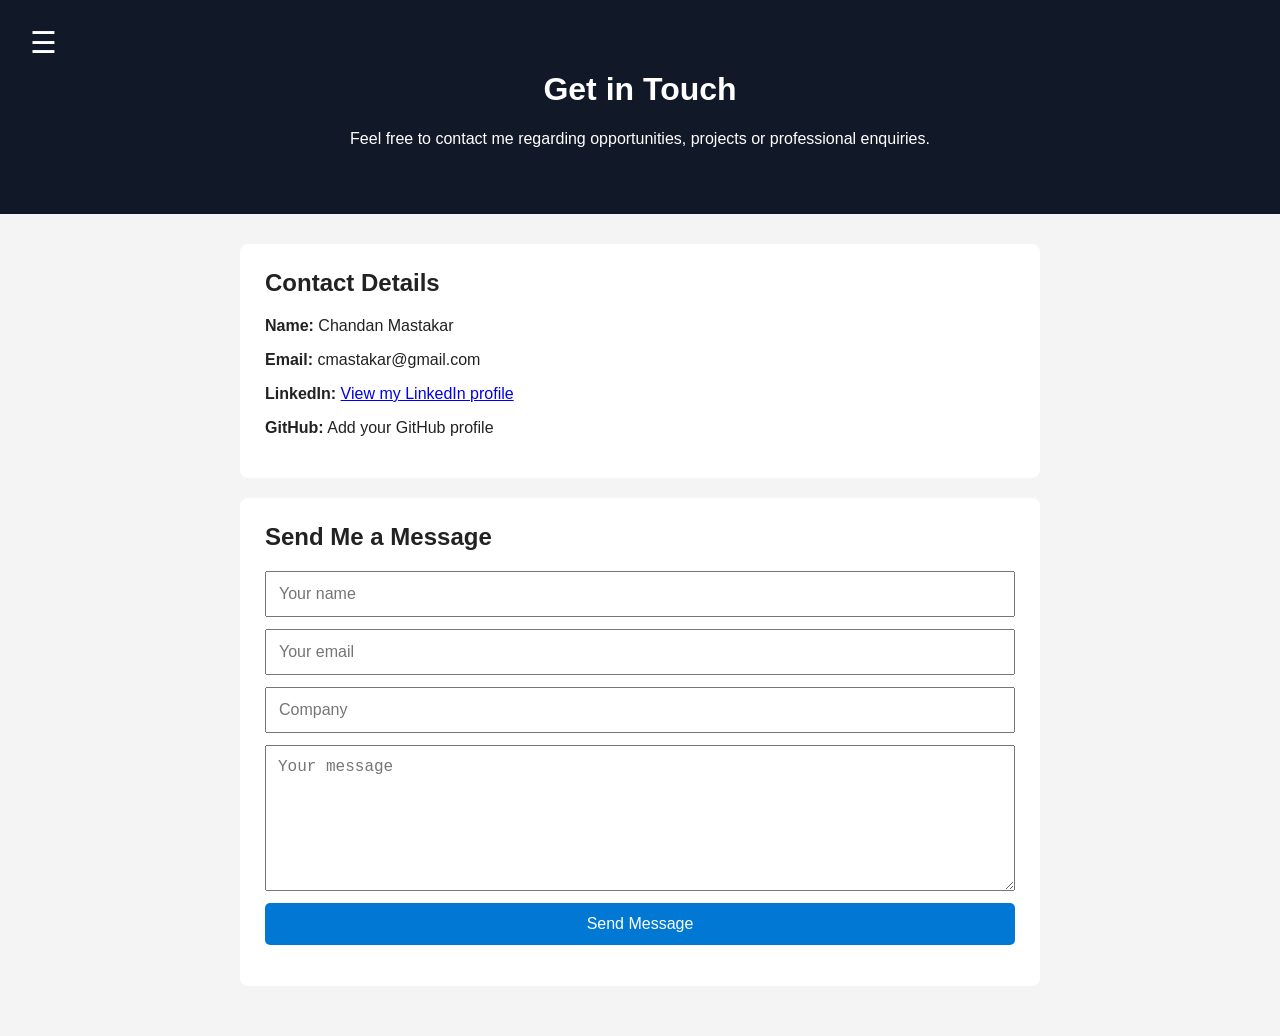
==== contact.html @ 9b070374 "Initial portfolio frontend" ====
<!DOCTYPE html>
<html lang="en">

<head>
  <meta charset="UTF-8">
  <meta name="viewport" content="width=device-width, initial-scale=1.0">

  <title>Get in Touch | Chandan Mastakar</title>

  <link rel="stylesheet" href="style.css">
</head>

<body>

  <!-- Sidebar -->
  <div id="mySidenav" class="sidenav">

    <a href="javascript:void(0)"
       class="closebtn"
       onclick="closeNav()">
       &times;
    </a>

    <h2>Menu</h2>

    <!-- These return to sections on the home page -->
    <a href="index.html#about">About Me</a>
    <a href="index.html#skills">Skills</a>
    <a href="index.html#projects">Projects</a>

    <a href="contact.html">Get in Touch</a>

  </div>

  <!-- Hamburger Menu -->
  <span class="menu-button" onclick="openNav()">
    &#9776;
  </span>


  <header>

    <h1>Get in Touch</h1>

    <p>
      Feel free to contact me regarding opportunities,
      projects or professional enquiries.
    </p>

  </header>


  <main>

    <section>

      <h2>Contact Details</h2>

      <div class="contact-details">

        <p>
          <strong>Name:</strong>
          Chandan Mastakar
        </p>

        <p>
          <strong>Email:</strong>
          cmastakar@gmail.com
        </p>

        <p>
            <strong> LinkedIn:</strong>
            <a href="https://www.linkedin.com/in/chandan-mastakar-b32551208" target="_blank" rel="noopener noreferrer">
            View my LinkedIn profile
            </a>
        </p>

        <p>
          <strong>GitHub:</strong>
          Add your GitHub profile
        </p>

      </div>

    </section>


    <section>

      <h2>Send Me a Message</h2>

      <form id="contactForm">

        <input
          type="text"
          id="name"
          placeholder="Your name"
          required
        >

        <input
          type="email"
          id="email"
          placeholder="Your email"
          required
        >

        <input
          type="text"
          id="company"
          placeholder="Company"
        >

        <textarea
          id="message"
          placeholder="Your message"
          required
        ></textarea>

        <button type="submit">
          Send Message
        </button>

      </form>

      <p id="formMessage"></p>

    </section>

  </main>


  <script src="script.js"></script>

</body>
</html>
---- style.css ----
body {
  font-family: Arial, sans-serif;
  margin: 0;
  background-color: #f4f4f4;
  color: #222;
}

header {
  text-align: center;
  padding: 50px 20px;
  background-color: #111827;
  color: white;
}

main {
  max-width: 800px;
  margin: auto;
  padding: 30px 20px;
}

section {
  background-color: white;
  padding: 25px;
  margin-bottom: 20px;
  border-radius: 8px;
}

h2 {
  margin-top: 0;
}

.project {
  padding: 15px;
  border-left: 4px solid #0078d4;
}

form {
  display: flex;
  flex-direction: column;
  gap: 12px;
}

input,
textarea {
  padding: 12px;
  font-size: 16px;
}

textarea {
  min-height: 120px;
}

button {
  padding: 12px;
  font-size: 16px;
  cursor: pointer;
  background-color: #0078d4;
  color: white;
  border: none;
  border-radius: 5px;
}

button:hover {
  background-color: #005ea6;
}

/* Sidebar */
.sidenav {
  height: 100%;
  width: 0;

  position: fixed;
  z-index: 1000;

  top: 0;
  left: 0;

  background-color: #111827;

  overflow-x: hidden;

  padding-top: 60px;
}

/* Sidebar title */
.sidenav h2 {
  color: white;
  padding-left: 32px;
}

/* Sidebar links */
.sidenav a {
  padding: 12px 12px 12px 32px;

  text-decoration: none;

  font-size: 20px;

  color: #b0b0b0;

  display: block;
}

.sidenav a:hover {
  color: white;
}

/* Close button */
.sidenav .closebtn {
  position: absolute;

  top: 10px;
  right: 25px;

  font-size: 36px;
}

/* Hamburger button */
.menu-button {
  font-size: 30px;

  cursor: pointer;

  position: fixed;

  top: 20px;
  left: 20px;

  z-index: 999;

  color: white;

  background-color: #111827;

  padding: 5px 10px;

  border-radius: 5px;
}

/* Makes sidebar anchor links line up properly */
html {
  scroll-behavior: smooth;
}
.skills-container {
  display: flex;
  flex-direction: row;
  gap: 20px;
  width: 100%;
}

.skills-column {
  flex: 1;
  padding: 20px;
  background-color: #f4f4f4;
  border-radius: 8px;
}

.skills-column h3 {
  margin-top: 0;
  color: #111827;
  border-bottom: 2px solid #0078d4;
  padding-bottom: 10px;
}

.skills-column ul {
  padding-left: 20px;
}

.skills-column li {
  margin-bottom: 10px;
}

.contact-cta {
  text-align: center;
  display: flex;
  flex-direction: column;
  align-items: center;
  justify-content: center;

  padding: 40px;
  margin-top: 30px;
}

.contact-button {
  display: inline-block;

  padding: 12px 28px;
  margin-top: 15px;

  font-size: 16px;
  font-weight: 600;

  border: none;
  border-radius: 8px;

  cursor: pointer;
}

.contact-button:hover {
  transform: translateY(-2px);
}
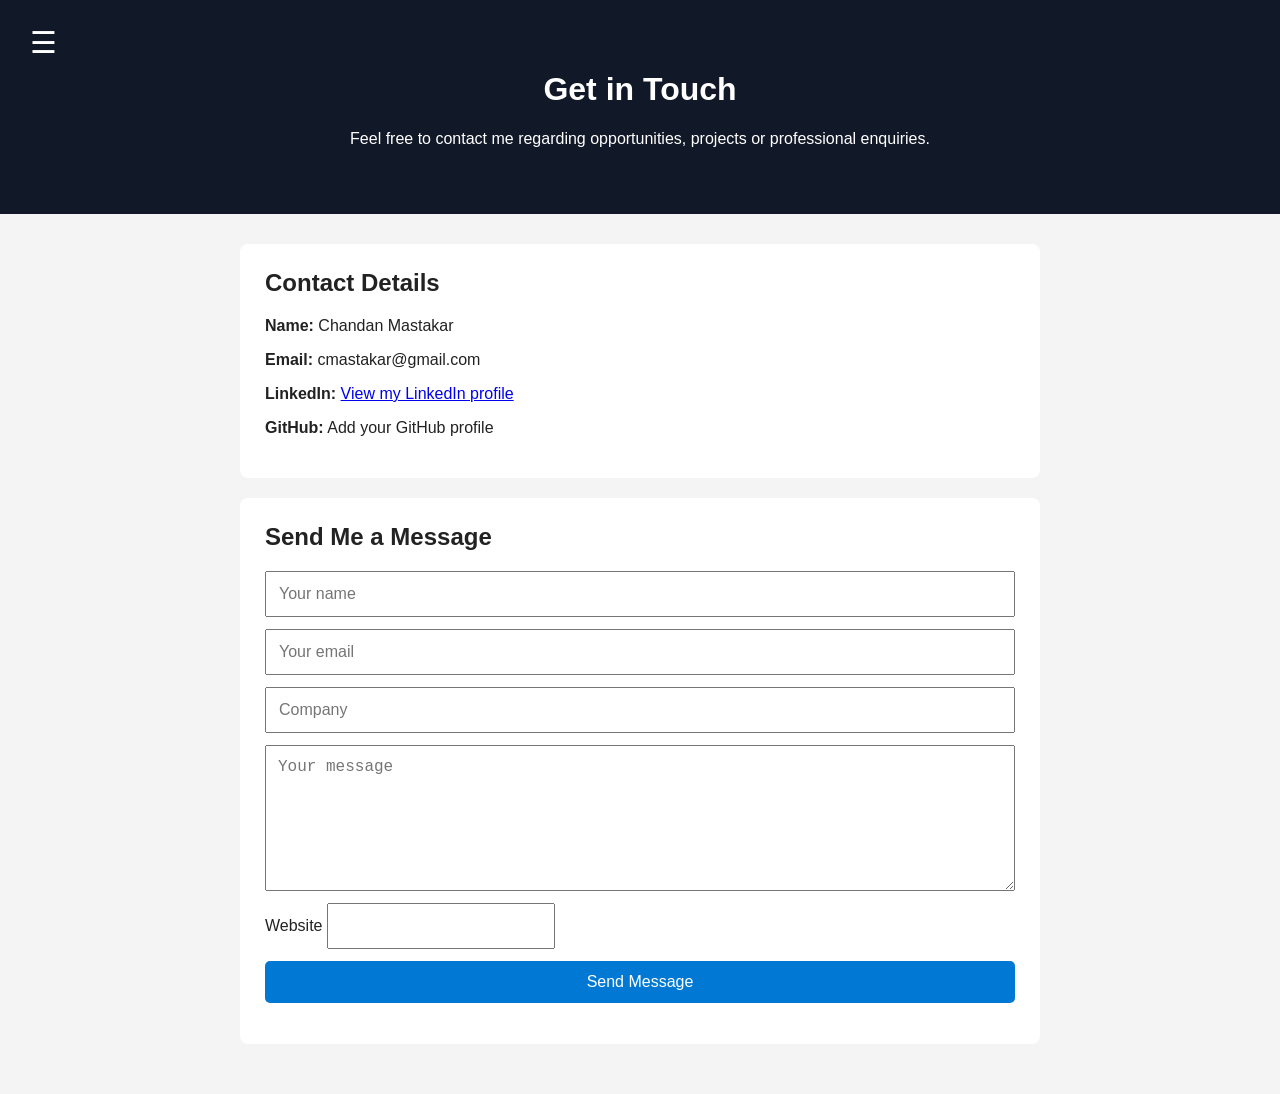
==== commit fa7995d2: "Update contact.html" ====
--- a/contact.html
+++ b/contact.html
@@ -91,37 +91,53 @@
 
       <form id="contactForm">
 
-        <input
-          type="text"
-          id="name"
-          placeholder="Your name"
-          required
-        >
+  <input
+    type="text"
+    id="name"
+    placeholder="Your name"
+    maxlength="100"
+    required
+  >
 
-        <input
-          type="email"
-          id="email"
-          placeholder="Your email"
-          required
-        >
+  <input
+    type="email"
+    id="email"
+    placeholder="Your email"
+    maxlength="254"
+    required
+  >
 
-        <input
-          type="text"
-          id="company"
-          placeholder="Company"
-        >
+  <input
+    type="text"
+    id="company"
+    placeholder="Company"
+    maxlength="150"
+  >
 
-        <textarea
-          id="message"
-          placeholder="Your message"
-          required
-        ></textarea>
+  <textarea
+    id="message"
+    placeholder="Your message"
+    maxlength="3000"
+    required
+  ></textarea>
 
-        <button type="submit">
-          Send Message
-        </button>
+  <!-- Honeypot: real users should never interact with this -->
+  <div class="honeypot" aria-hidden="true">
+    <label for="website">Website</label>
+    <input
+      type="text"
+      id="website"
+      name="website"
+      tabindex="-1"
+      autocomplete="off"
+    >
+  </div>
 
-      </form>
+  <button type="submit">
+    Send Message
+  </button>
+
+</form>
 
       <p id="formMessage"></p>
 
@@ -133,4 +149,4 @@
   <script src="script.js"></script>
 
 </body>
-</html>+</html>
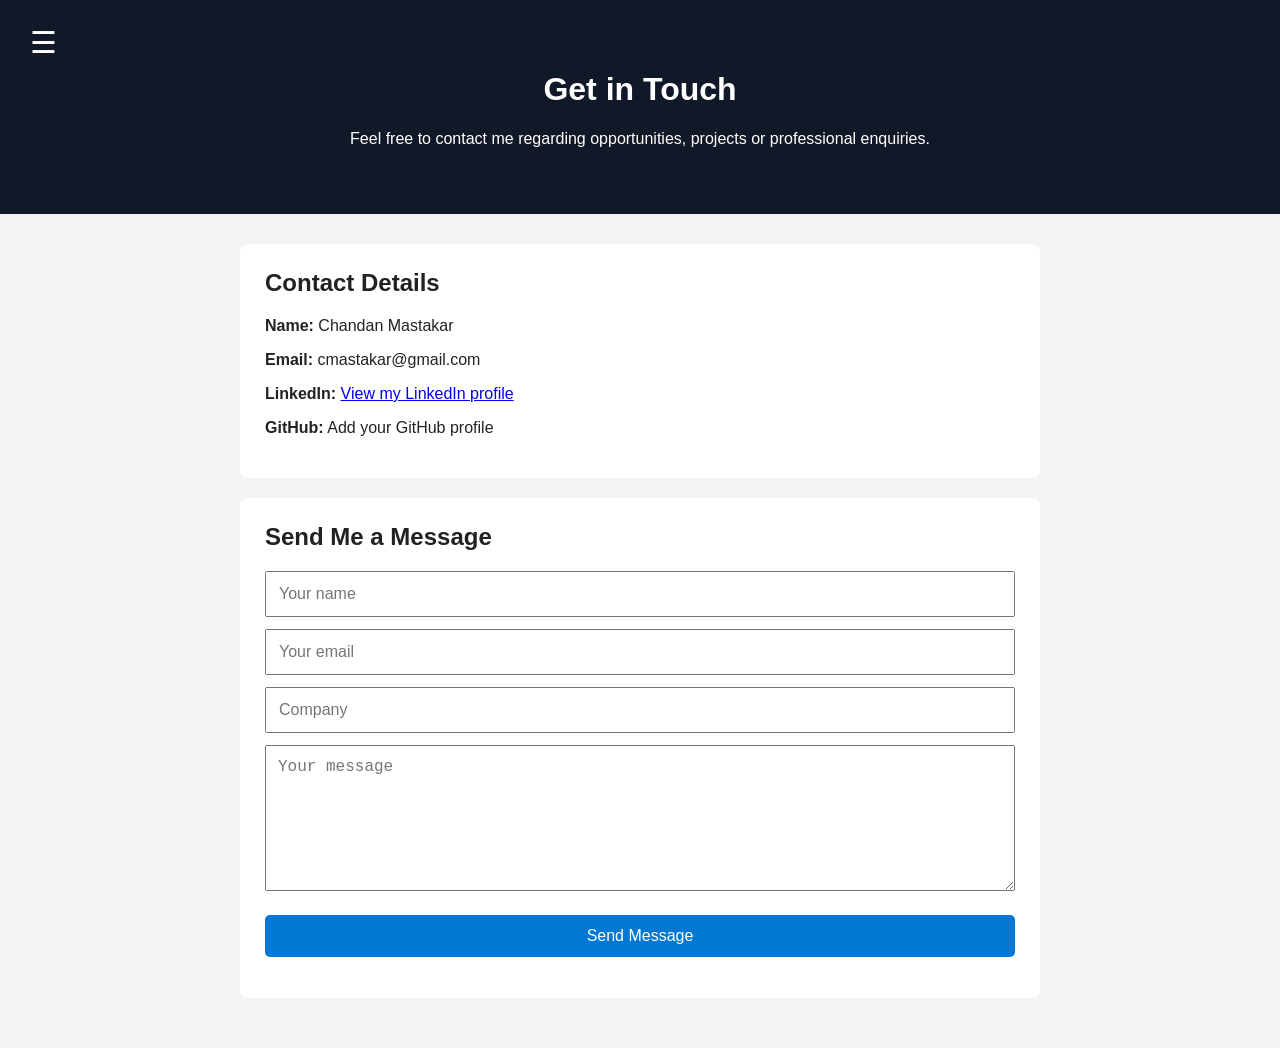
==== commit 6c1a918f: "Update contact.html" ====
--- a/contact.html
+++ b/contact.html
@@ -8,6 +8,11 @@
   <title>Get in Touch | Chandan Mastakar</title>
 
   <link rel="stylesheet" href="style.css">
+  <script
+    src="https://challenges.cloudflare.com/turnstile/v0/api.js"
+    async
+    defer>
+ </script>
 </head>
 
 <body>
@@ -132,6 +137,10 @@
       autocomplete="off"
     >
   </div>
+  <div
+    class="cf-turnstile"
+    data-sitekey="0x4AAAAAAErsf-UnfHe5-fu8">
+  </div>
 
   <button type="submit">
     Send Message
--- a/style.css
+++ b/style.css
@@ -198,4 +198,12 @@
 
 .contact-button:hover {
   transform: translateY(-2px);
-}+}
+
+.honeypot {
+  position: absolute;
+  left: -9999px;
+  width: 1px;
+  height: 1px;
+  overflow: hidden;
+}
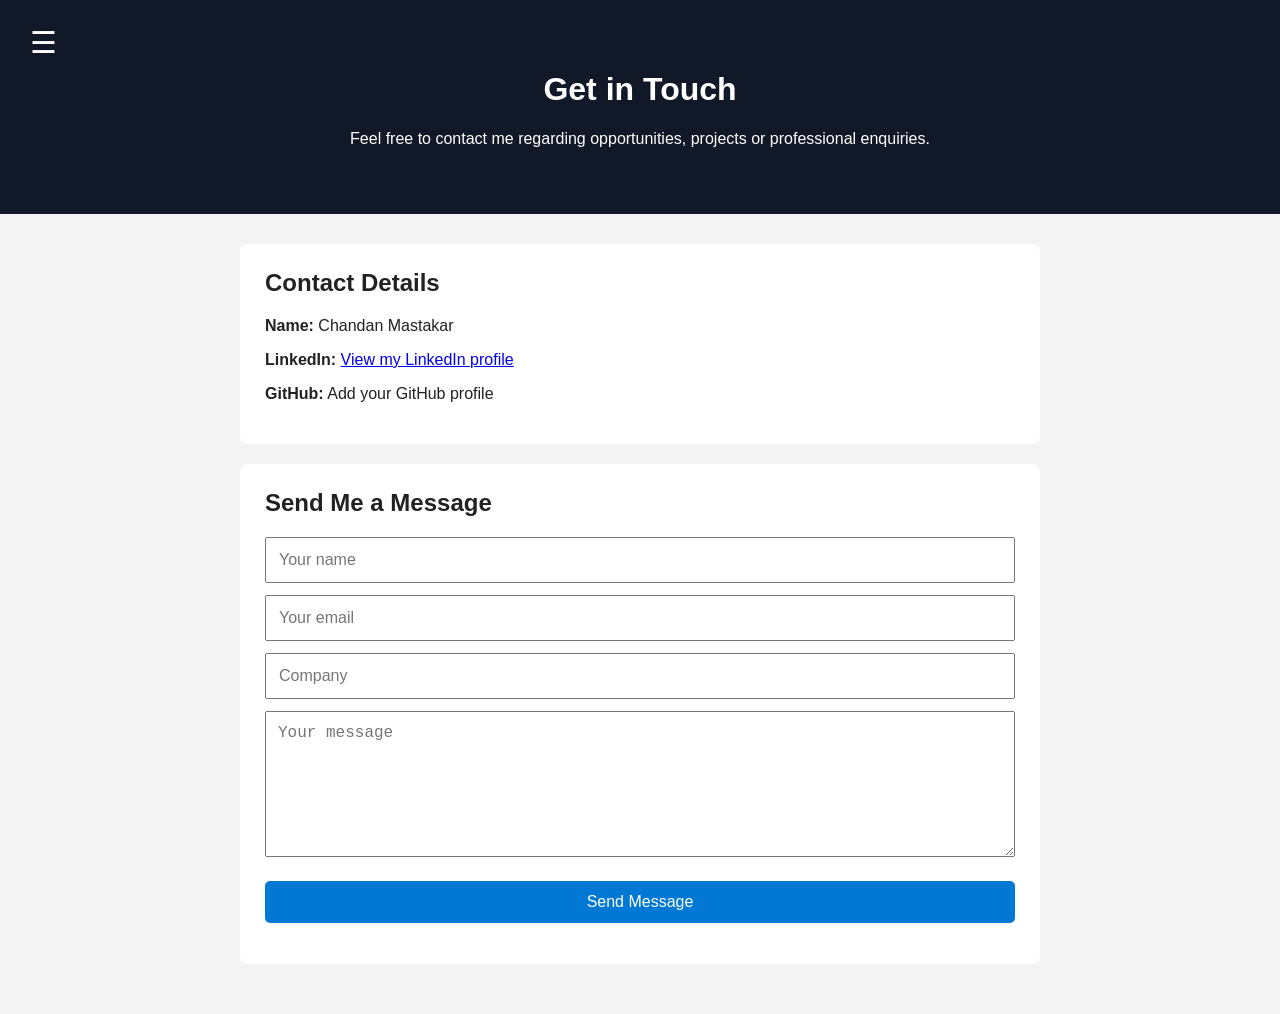
==== commit 3173fc4a: "Update contact.html" ====
--- a/contact.html
+++ b/contact.html
@@ -68,10 +68,6 @@
           Chandan Mastakar
         </p>
 
-        <p>
-          <strong>Email:</strong>
-          cmastakar@gmail.com
-        </p>
 
         <p>
             <strong> LinkedIn:</strong>
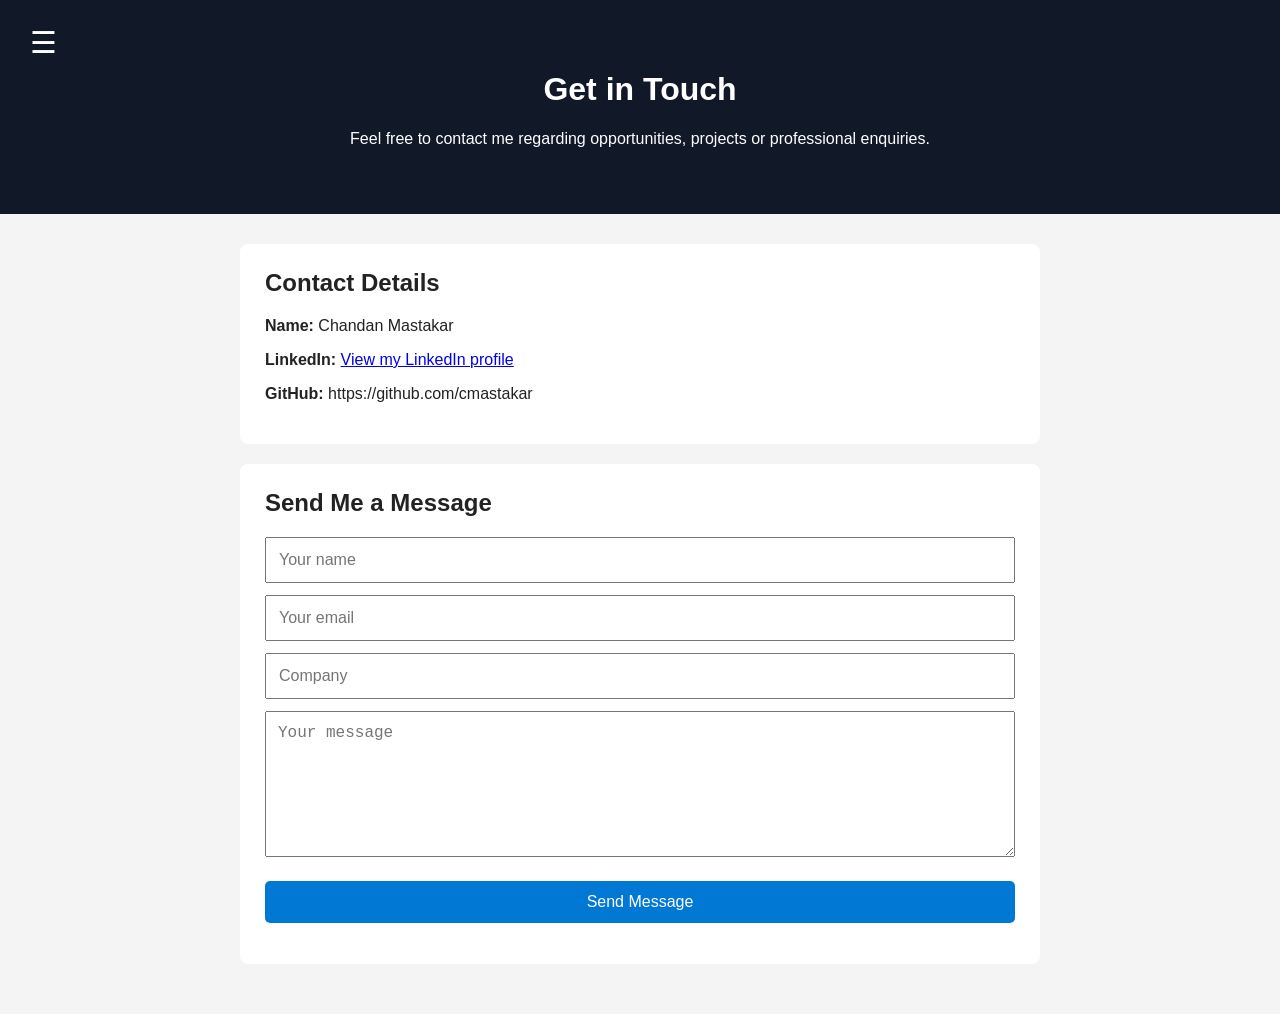
==== commit faeec1df: "Update contact.html" ====
--- a/contact.html
+++ b/contact.html
@@ -78,7 +78,7 @@
 
         <p>
           <strong>GitHub:</strong>
-          Add your GitHub profile
+          https://github.com/cmastakar
         </p>
 
       </div>
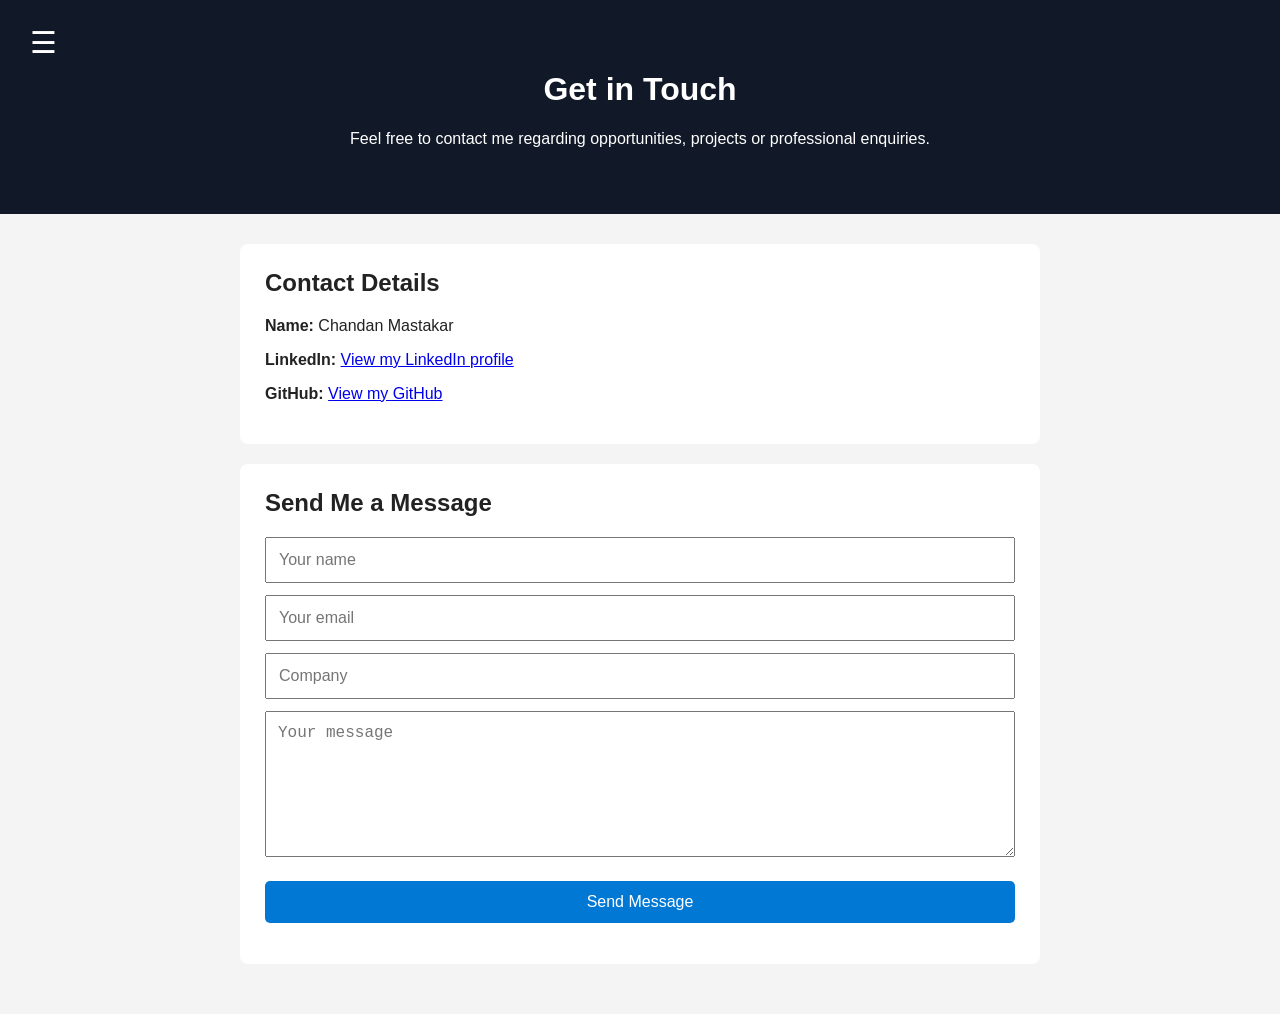
==== commit 8cd11d45: "Update contact.html" ====
--- a/contact.html
+++ b/contact.html
@@ -78,7 +78,9 @@
 
         <p>
           <strong>GitHub:</strong>
-          https://github.com/cmastakar
+          <a href="https://github.com/cmastakar" target="_blank" rel="noopener noreferrer">
+            View my GitHub
+          </a>
         </p>
 
       </div>
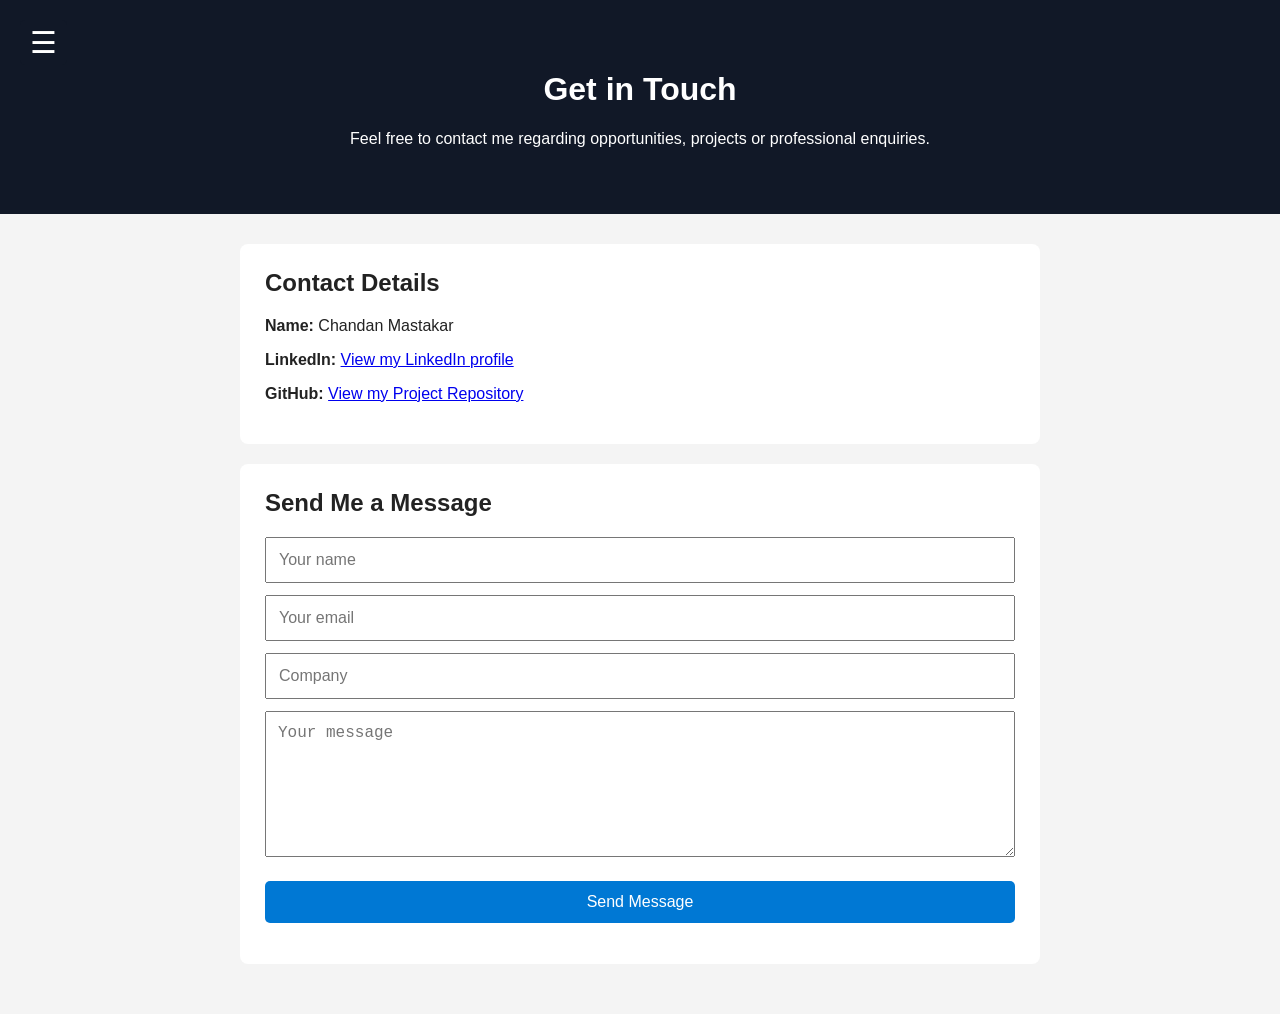
==== commit a21da0d0: "Update contact.html" ====
--- a/contact.html
+++ b/contact.html
@@ -78,8 +78,8 @@
 
         <p>
           <strong>GitHub:</strong>
-          <a href="https://github.com/cmastakar" target="_blank" rel="noopener noreferrer">
-            View my GitHub
+          <a href="https://github.com/cmastakar/Azure-Portfolio-Project-1" target="_blank" rel="noopener noreferrer">
+            View my Project Repository
           </a>
         </p>
 
